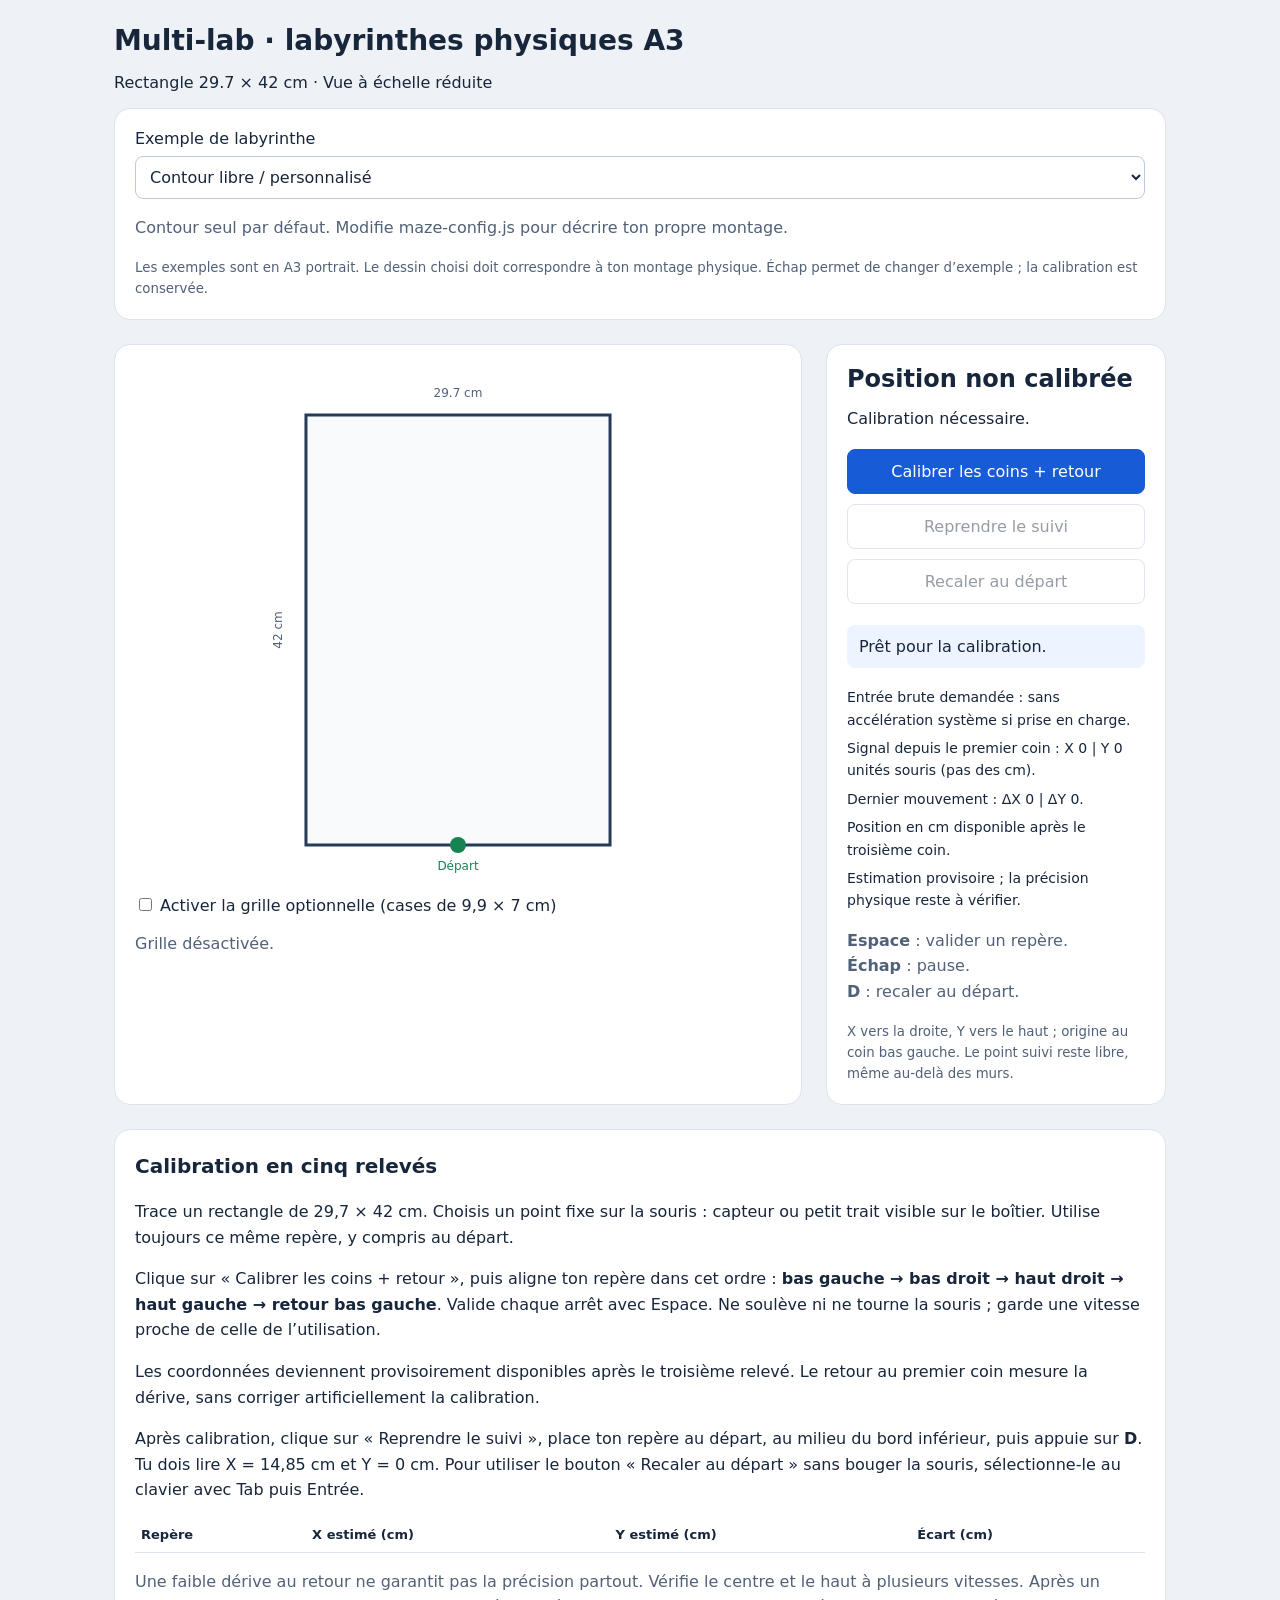
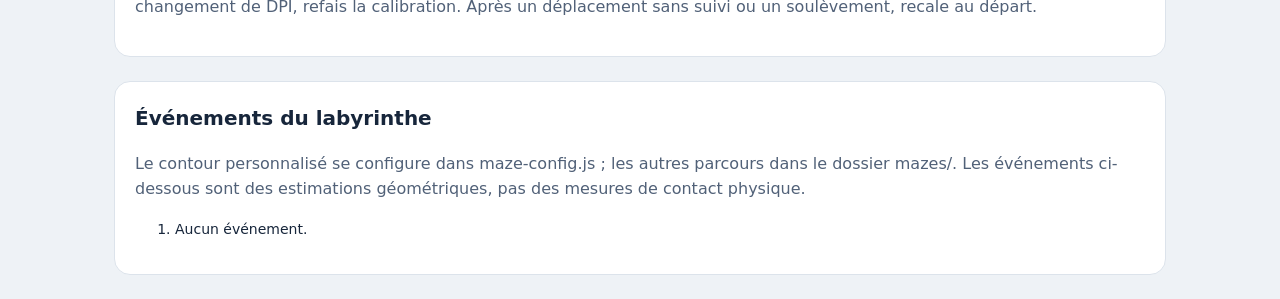
==== lib/examples/multi-lab/index.html @ 84e379cd "Add maze library, examples, and bilingual docs" ====
<!doctype html>
<html lang="fr">
<head>
  <meta charset="utf-8">
  <meta name="viewport" content="width=device-width, initial-scale=1">
  <title>Multi-lab — catalogue de labyrinthes A3</title>
  <link rel="stylesheet" href="style.css">
  <!-- Deferred classic scripts let this page run directly from disk. -->
  <script defer src="../../src/mouse-position-tracker.js"></script>
  <script defer src="../../src/maze.js"></script>
  <script defer src="../../src/maze-renderer.js"></script>
  <script defer src="maze-config.js"></script>
  <script defer src="mazes/simple.js"></script>
  <script defer src="mazes/zigzag.js"></script>
  <script defer src="mazes/obstacles.js"></script>
  <script defer src="mazes/spirale.js"></script>
  <script defer src="mazes/jardin.js"></script>
  <script defer src="mazes/station.js"></script>
  <script defer src="app.js"></script>
</head>
<body>
<main>
  <h1>Multi-lab · labyrinthes physiques A3</h1>
  <p id="dimensions"></p>
  <section class="panel">
    <label for="maze-select">Exemple de labyrinthe</label>
    <select id="maze-select"></select>
    <p id="maze-description" class="hint"></p>
    <small>Les exemples sont en A3 portrait. Le dessin choisi doit correspondre à ton montage physique. Échap permet de changer d’exemple ; la calibration est conservée.</small>
  </section>
  <div class="layout">
    <section class="panel">
      <canvas id="maze" aria-label="Labyrinthe, départ et position estimée">Les coordonnées sont aussi affichées en texte.</canvas>
      <label><input id="grid" type="checkbox"> Activer la grille optionnelle (cases de 9,9 × 7 cm)</label>
      <p id="cell" class="hint">Grille désactivée.</p>
    </section>
    <section class="panel">
      <div id="coords">Position non calibrée</div>
      <p id="boundary">Calibration nécessaire.</p>
      <button id="calibrate">Calibrer les coins + retour</button>
      <button id="resume" disabled>Reprendre le suivi</button>
      <button id="home" disabled>Recaler au départ</button>
      <p id="status" role="status">Prêt pour la calibration.</p>
      <div class="diagnostics">
        <p id="input-mode"></p><p id="raw-position"></p><p id="movement"></p>
        <p id="target"></p><p id="edge-distances"></p><p id="quality"></p>
      </div>
      <p class="hint"><strong>Espace</strong> : valider un repère.<br><strong>Échap</strong> : pause.<br><strong>D</strong> : recaler au départ.</p>
      <small>X vers la droite, Y vers le haut ; origine au coin bas gauche. Le point suivi reste libre, même au-delà des murs.</small>
    </section>
  </div>
  <section class="panel instructions">
    <h2>Calibration en cinq relevés</h2>
    <p>Trace un rectangle de 29,7 × 42 cm. Choisis un point fixe sur la souris : capteur ou petit trait visible sur le boîtier. Utilise toujours ce même repère, y compris au départ.</p>
    <p>Clique sur « Calibrer les coins + retour », puis aligne ton repère dans cet ordre : <strong>bas gauche → bas droit → haut droit → haut gauche → retour bas gauche</strong>. Valide chaque arrêt avec Espace. Ne soulève ni ne tourne la souris ; garde une vitesse proche de celle de l’utilisation.</p>
    <p>Les coordonnées deviennent provisoirement disponibles après le troisième relevé. Le retour au premier coin mesure la dérive, sans corriger artificiellement la calibration.</p>
    <p>Après calibration, clique sur « Reprendre le suivi », place ton repère au départ, au milieu du bord inférieur, puis appuie sur <strong>D</strong>. Tu dois lire X = 14,85 cm et Y = 0 cm. Pour utiliser le bouton « Recaler au départ » sans bouger la souris, sélectionne-le au clavier avec Tab puis Entrée.</p>
    <table><thead><tr><th>Repère</th><th>X estimé (cm)</th><th>Y estimé (cm)</th><th>Écart (cm)</th></tr></thead><tbody id="measurements"></tbody></table>
    <p class="hint">Une faible dérive au retour ne garantit pas la précision partout. Vérifie le centre et le haut à plusieurs vitesses. Après un changement de DPI, refais la calibration. Après un déplacement sans suivi ou un soulèvement, recale au départ.</p>
  </section>
  <section class="panel instructions">
    <h2>Événements du labyrinthe</h2>
    <p class="hint">Le contour personnalisé se configure dans maze-config.js ; les autres parcours dans le dossier mazes/. Les événements ci-dessous sont des estimations géométriques, pas des mesures de contact physique.</p>
    <ol id="events"><li>Aucun événement.</li></ol>
  </section>
</main>
</body>
</html>
---- lib/examples/multi-lab/style.css ----
* { box-sizing: border-box; }
body { margin: 0; background: #eef2f6; color: #17263b; font: 16px system-ui, sans-serif; }
main { max-width: 1100px; margin: auto; padding: 24px; }
h1 { margin: 0 0 8px; font-size: 28px; }
h2 { font-size: 20px; margin-top: 0; }
.layout { display: grid; grid-template-columns: minmax(0, 1fr) 340px; gap: 24px; margin-top: 24px; }
.panel { background: white; border: 1px solid #dce3eb; border-radius: 16px; padding: 20px; }
canvas { display: block; width: 100%; height: 530px; }
#coords { font-size: 24px; font-weight: 650; font-variant-numeric: tabular-nums; }
button { width: 100%; padding: 12px; border: 1px solid #bbc9da; border-radius: 8px; margin: 5px 0; background: white; color: inherit; font: inherit; cursor: pointer; }
#calibrate { background: #185bd7; color: white; border-color: #185bd7; }
button:disabled { opacity: .45; cursor: default; }
select { display: block; width: 100%; margin-top: 8px; padding: 10px; font: inherit; border: 1px solid #bbc9da; border-radius: 8px; background: white; color: inherit; }
#status { padding: 12px; background: #edf3ff; border-radius: 8px; }
.diagnostics { margin-top: 18px; font-size: 14px; line-height: 1.6; }
.diagnostics p { margin: 6px 0; overflow-wrap: anywhere; }
table { width: 100%; border-collapse: collapse; font-size: 13px; }
th, td { padding: 6px; text-align: left; border-bottom: 1px solid #dce3eb; }
small, .hint { color: #516178; line-height: 1.6; }
.instructions { margin-top: 24px; line-height: 1.6; }
#events { max-height: 220px; overflow: auto; font-size: 14px; }
@media(max-width: 760px) { .layout { grid-template-columns: 1fr; } canvas { height: 420px; } main { padding: 12px; } }
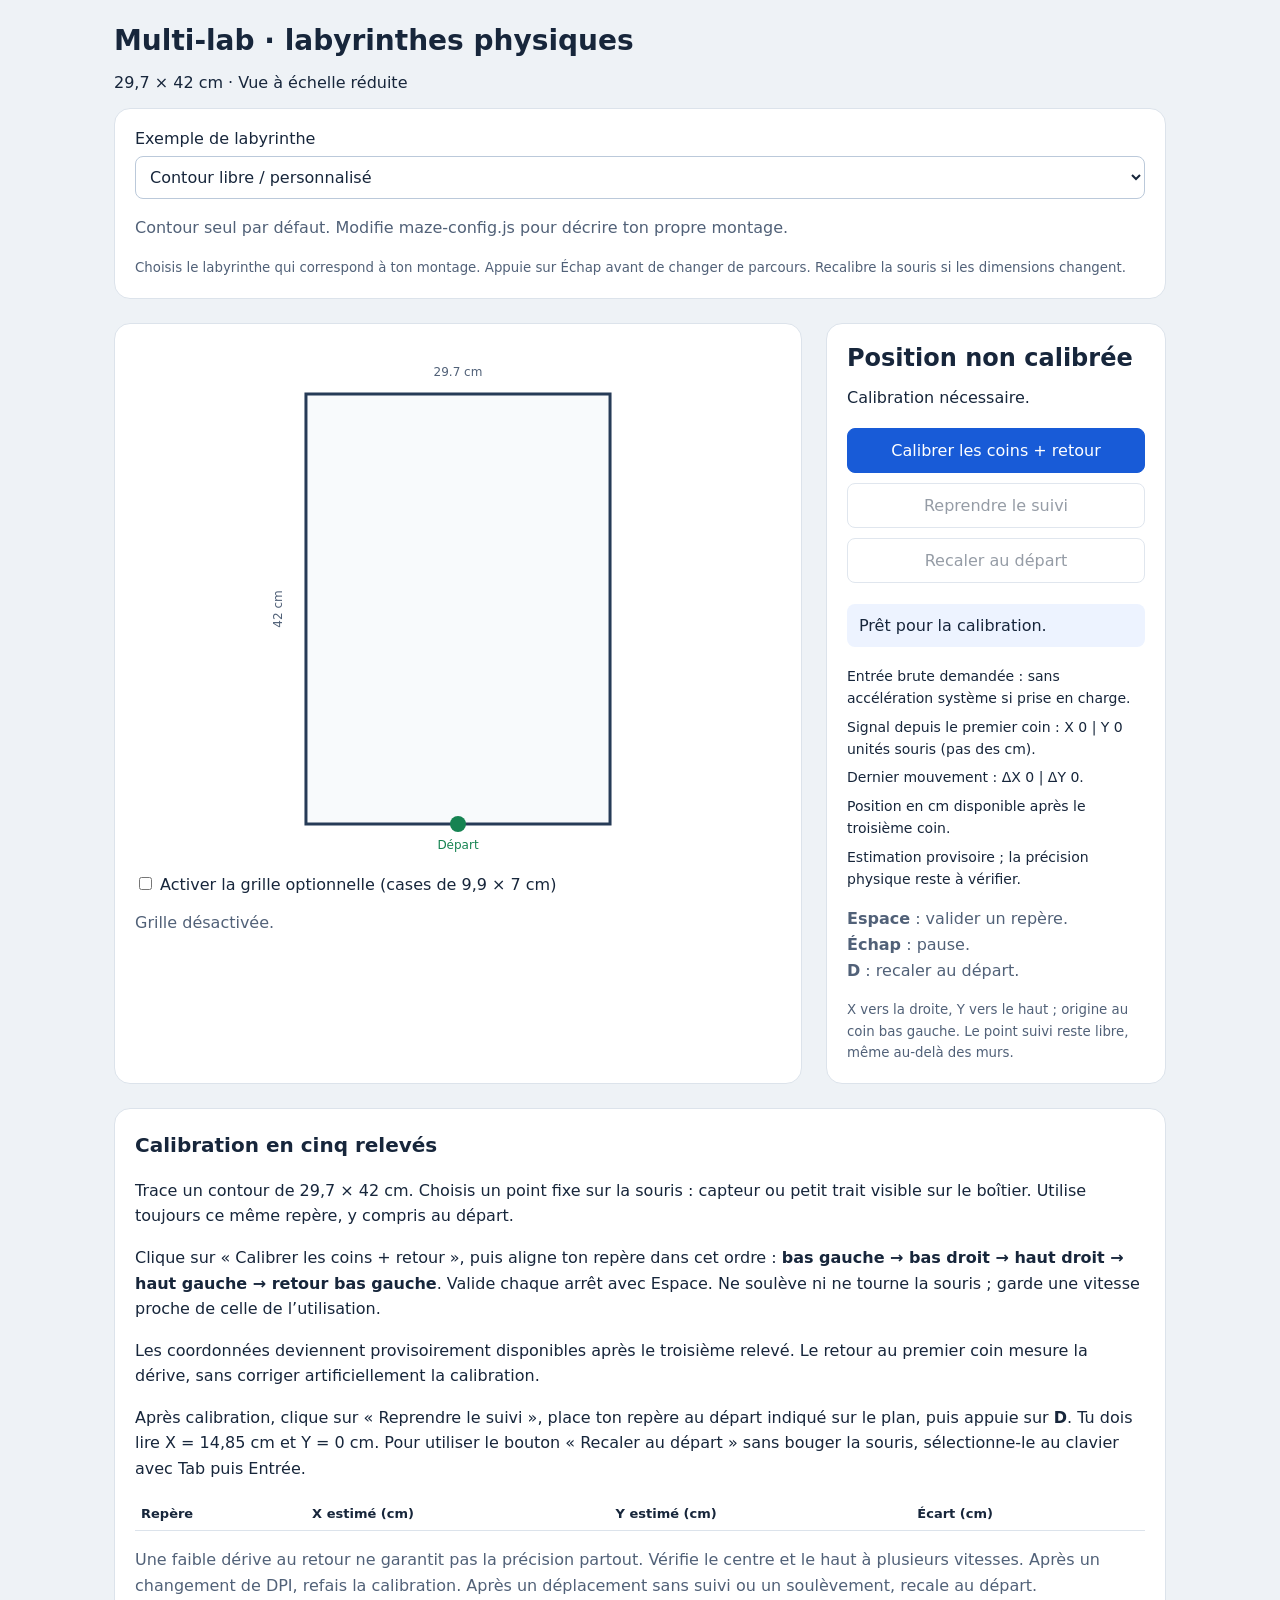
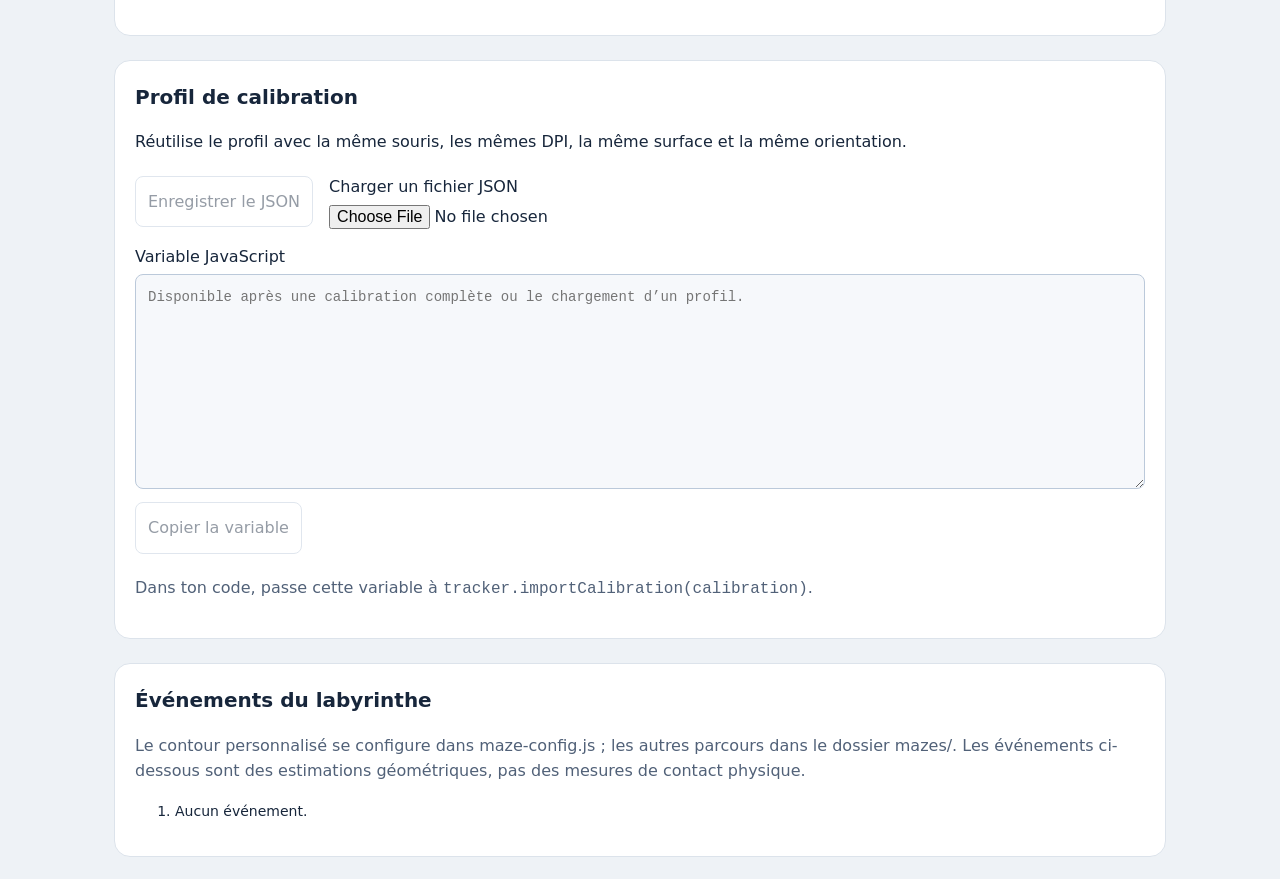
==== commit 45390bfc: "Add MAZE 2 and reusable calibration profiles" ====
--- a/lib/examples/multi-lab/index.html
+++ b/lib/examples/multi-lab/index.html
@@ -3,7 +3,7 @@
 <head>
   <meta charset="utf-8">
   <meta name="viewport" content="width=device-width, initial-scale=1">
-  <title>Multi-lab — catalogue de labyrinthes A3</title>
+  <title>Multi-lab — catalogue de labyrinthes</title>
   <link rel="stylesheet" href="style.css">
   <!-- Deferred classic scripts let this page run directly from disk. -->
   <script defer src="../../src/mouse-position-tracker.js"></script>
@@ -16,17 +16,18 @@
   <script defer src="mazes/spirale.js"></script>
   <script defer src="mazes/jardin.js"></script>
   <script defer src="mazes/station.js"></script>
+  <script defer src="mazes/maze-2.js"></script>
   <script defer src="app.js"></script>
 </head>
 <body>
 <main>
-  <h1>Multi-lab · labyrinthes physiques A3</h1>
+  <h1>Multi-lab · labyrinthes physiques</h1>
   <p id="dimensions"></p>
   <section class="panel">
     <label for="maze-select">Exemple de labyrinthe</label>
     <select id="maze-select"></select>
     <p id="maze-description" class="hint"></p>
-    <small>Les exemples sont en A3 portrait. Le dessin choisi doit correspondre à ton montage physique. Échap permet de changer d’exemple ; la calibration est conservée.</small>
+    <small>Choisis le labyrinthe qui correspond à ton montage. Appuie sur Échap avant de changer de parcours. Recalibre la souris si les dimensions changent.</small>
   </section>
   <div class="layout">
     <section class="panel">
@@ -51,12 +52,30 @@
   </div>
   <section class="panel instructions">
     <h2>Calibration en cinq relevés</h2>
-    <p>Trace un rectangle de 29,7 × 42 cm. Choisis un point fixe sur la souris : capteur ou petit trait visible sur le boîtier. Utilise toujours ce même repère, y compris au départ.</p>
+    <p>Trace un contour de <span id="calibration-dimensions"></span>. Choisis un point fixe sur la souris : capteur ou petit trait visible sur le boîtier. Utilise toujours ce même repère, y compris au départ.</p>
     <p>Clique sur « Calibrer les coins + retour », puis aligne ton repère dans cet ordre : <strong>bas gauche → bas droit → haut droit → haut gauche → retour bas gauche</strong>. Valide chaque arrêt avec Espace. Ne soulève ni ne tourne la souris ; garde une vitesse proche de celle de l’utilisation.</p>
     <p>Les coordonnées deviennent provisoirement disponibles après le troisième relevé. Le retour au premier coin mesure la dérive, sans corriger artificiellement la calibration.</p>
-    <p>Après calibration, clique sur « Reprendre le suivi », place ton repère au départ, au milieu du bord inférieur, puis appuie sur <strong>D</strong>. Tu dois lire X = 14,85 cm et Y = 0 cm. Pour utiliser le bouton « Recaler au départ » sans bouger la souris, sélectionne-le au clavier avec Tab puis Entrée.</p>
+    <p>Après calibration, clique sur « Reprendre le suivi », place ton repère au départ indiqué sur le plan, puis appuie sur <strong>D</strong>. Tu dois lire <span id="start-coordinates"></span>. Pour utiliser le bouton « Recaler au départ » sans bouger la souris, sélectionne-le au clavier avec Tab puis Entrée.</p>
     <table><thead><tr><th>Repère</th><th>X estimé (cm)</th><th>Y estimé (cm)</th><th>Écart (cm)</th></tr></thead><tbody id="measurements"></tbody></table>
     <p class="hint">Une faible dérive au retour ne garantit pas la précision partout. Vérifie le centre et le haut à plusieurs vitesses. Après un changement de DPI, refais la calibration. Après un déplacement sans suivi ou un soulèvement, recale au départ.</p>
+  </section>
+  <section class="panel instructions">
+    <h2>Profil de calibration</h2>
+    <p>Réutilise le profil avec la même souris, les mêmes DPI, la même surface et la même orientation.</p>
+    <div class="profile-actions">
+      <button id="calibration-export" type="button" disabled>Enregistrer le JSON</button>
+      <div>
+        <label for="calibration-file">Charger un fichier JSON</label>
+        <input id="calibration-file" type="file" accept=".json,application/json">
+      </div>
+    </div>
+    <label for="calibration-code">Variable JavaScript</label>
+    <textarea id="calibration-code" rows="9" readonly spellcheck="false" placeholder="Disponible après une calibration complète ou le chargement d’un profil."></textarea>
+    <div class="profile-actions">
+      <button id="calibration-copy" type="button" disabled>Copier la variable</button>
+      <p id="calibration-profile-status" role="status"></p>
+    </div>
+    <p class="hint">Dans ton code, passe cette variable à <code>tracker.importCalibration(calibration)</code>.</p>
   </section>
   <section class="panel instructions">
     <h2>Événements du labyrinthe</h2>
--- a/lib/examples/multi-lab/style.css
+++ b/lib/examples/multi-lab/style.css
@@ -18,5 +18,10 @@
 th, td { padding: 6px; text-align: left; border-bottom: 1px solid #dce3eb; }
 small, .hint { color: #516178; line-height: 1.6; }
 .instructions { margin-top: 24px; line-height: 1.6; }
+.profile-actions { display: flex; flex-wrap: wrap; align-items: center; gap: 8px 16px; margin-bottom: 12px; }
+.profile-actions button { width: auto; }
+.profile-actions input { display: block; max-width: 100%; margin-top: 4px; font: inherit; }
+.profile-actions p { margin: 0; }
+#calibration-code { display: block; width: 100%; margin: 4px 0 8px; padding: 12px; border: 1px solid #bbc9da; border-radius: 8px; color: inherit; background: #f6f8fb; font: 14px/1.5 monospace; resize: vertical; }
 #events { max-height: 220px; overflow: auto; font-size: 14px; }
 @media(max-width: 760px) { .layout { grid-template-columns: 1fr; } canvas { height: 420px; } main { padding: 12px; } }
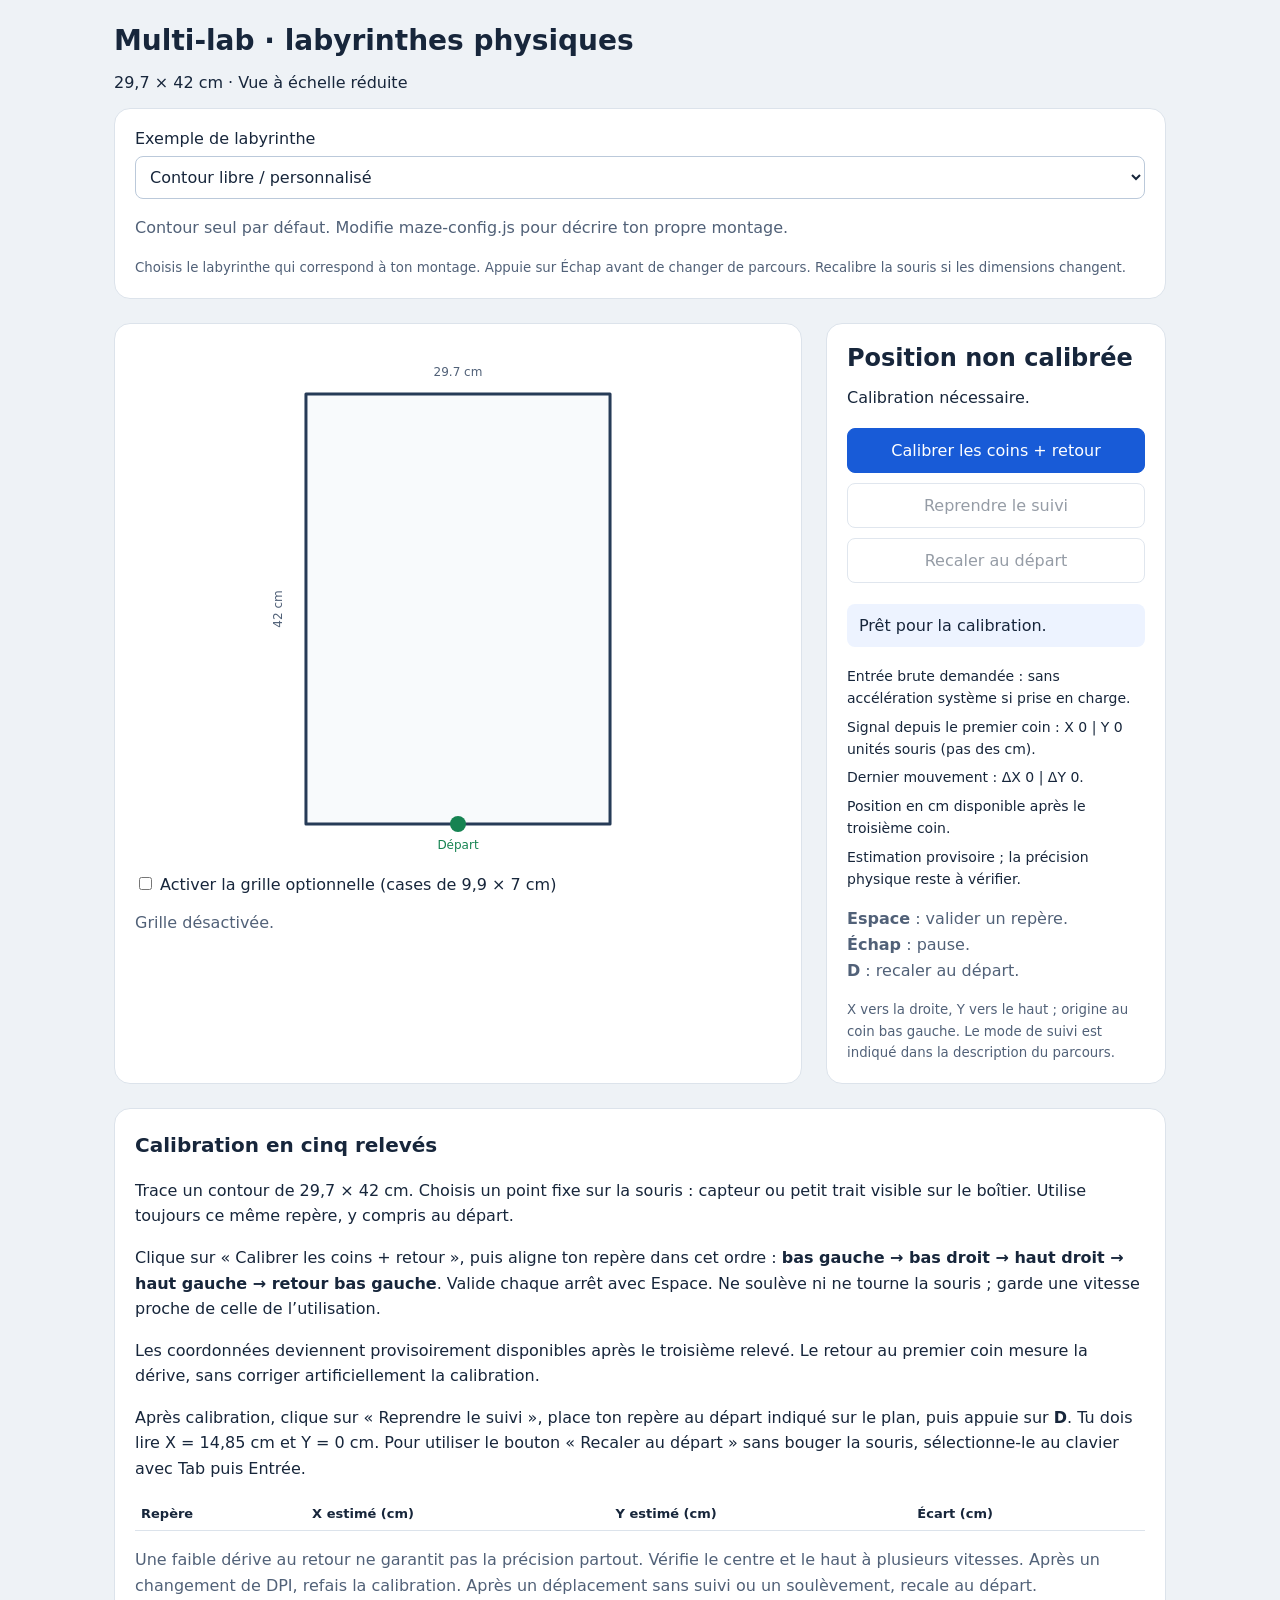
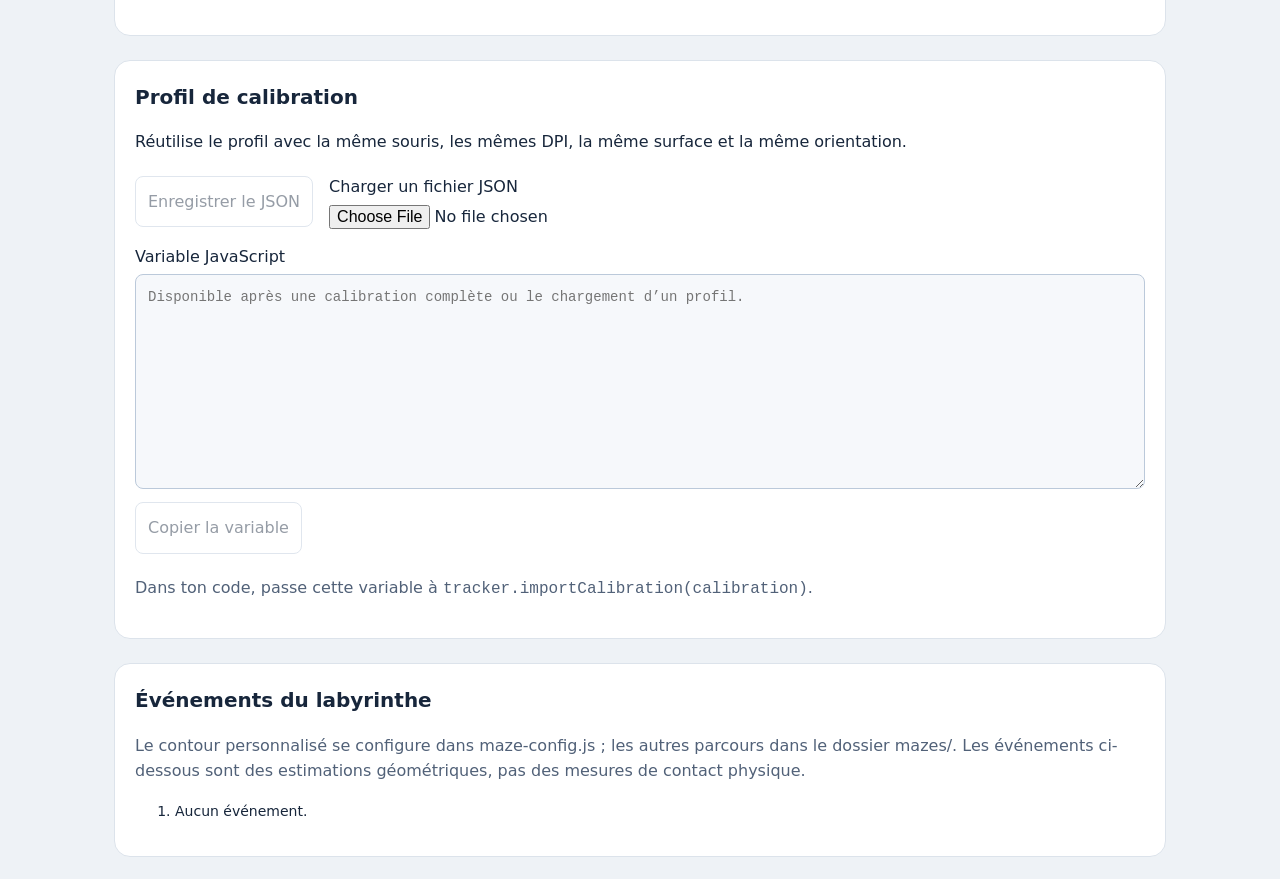
==== commit 53474bd3: "Add standalone MAZE 2 app with demo and serial audio" ====
--- a/lib/examples/multi-lab/index.html
+++ b/lib/examples/multi-lab/index.html
@@ -17,6 +17,7 @@
   <script defer src="mazes/jardin.js"></script>
   <script defer src="mazes/station.js"></script>
   <script defer src="mazes/maze-2.js"></script>
+  <script defer src="mazes/maze-2-paths.js"></script>
   <script defer src="app.js"></script>
 </head>
 <body>
@@ -43,11 +44,11 @@
       <button id="home" disabled>Recaler au départ</button>
       <p id="status" role="status">Prêt pour la calibration.</p>
       <div class="diagnostics">
-        <p id="input-mode"></p><p id="raw-position"></p><p id="movement"></p>
+        <p id="input-mode"></p><p id="raw-position"></p><p id="path-projection" hidden></p><p id="movement"></p>
         <p id="target"></p><p id="edge-distances"></p><p id="quality"></p>
       </div>
       <p class="hint"><strong>Espace</strong> : valider un repère.<br><strong>Échap</strong> : pause.<br><strong>D</strong> : recaler au départ.</p>
-      <small>X vers la droite, Y vers le haut ; origine au coin bas gauche. Le point suivi reste libre, même au-delà des murs.</small>
+      <small>X vers la droite, Y vers le haut ; origine au coin bas gauche. Le mode de suivi est indiqué dans la description du parcours.</small>
     </section>
   </div>
   <section class="panel instructions">
